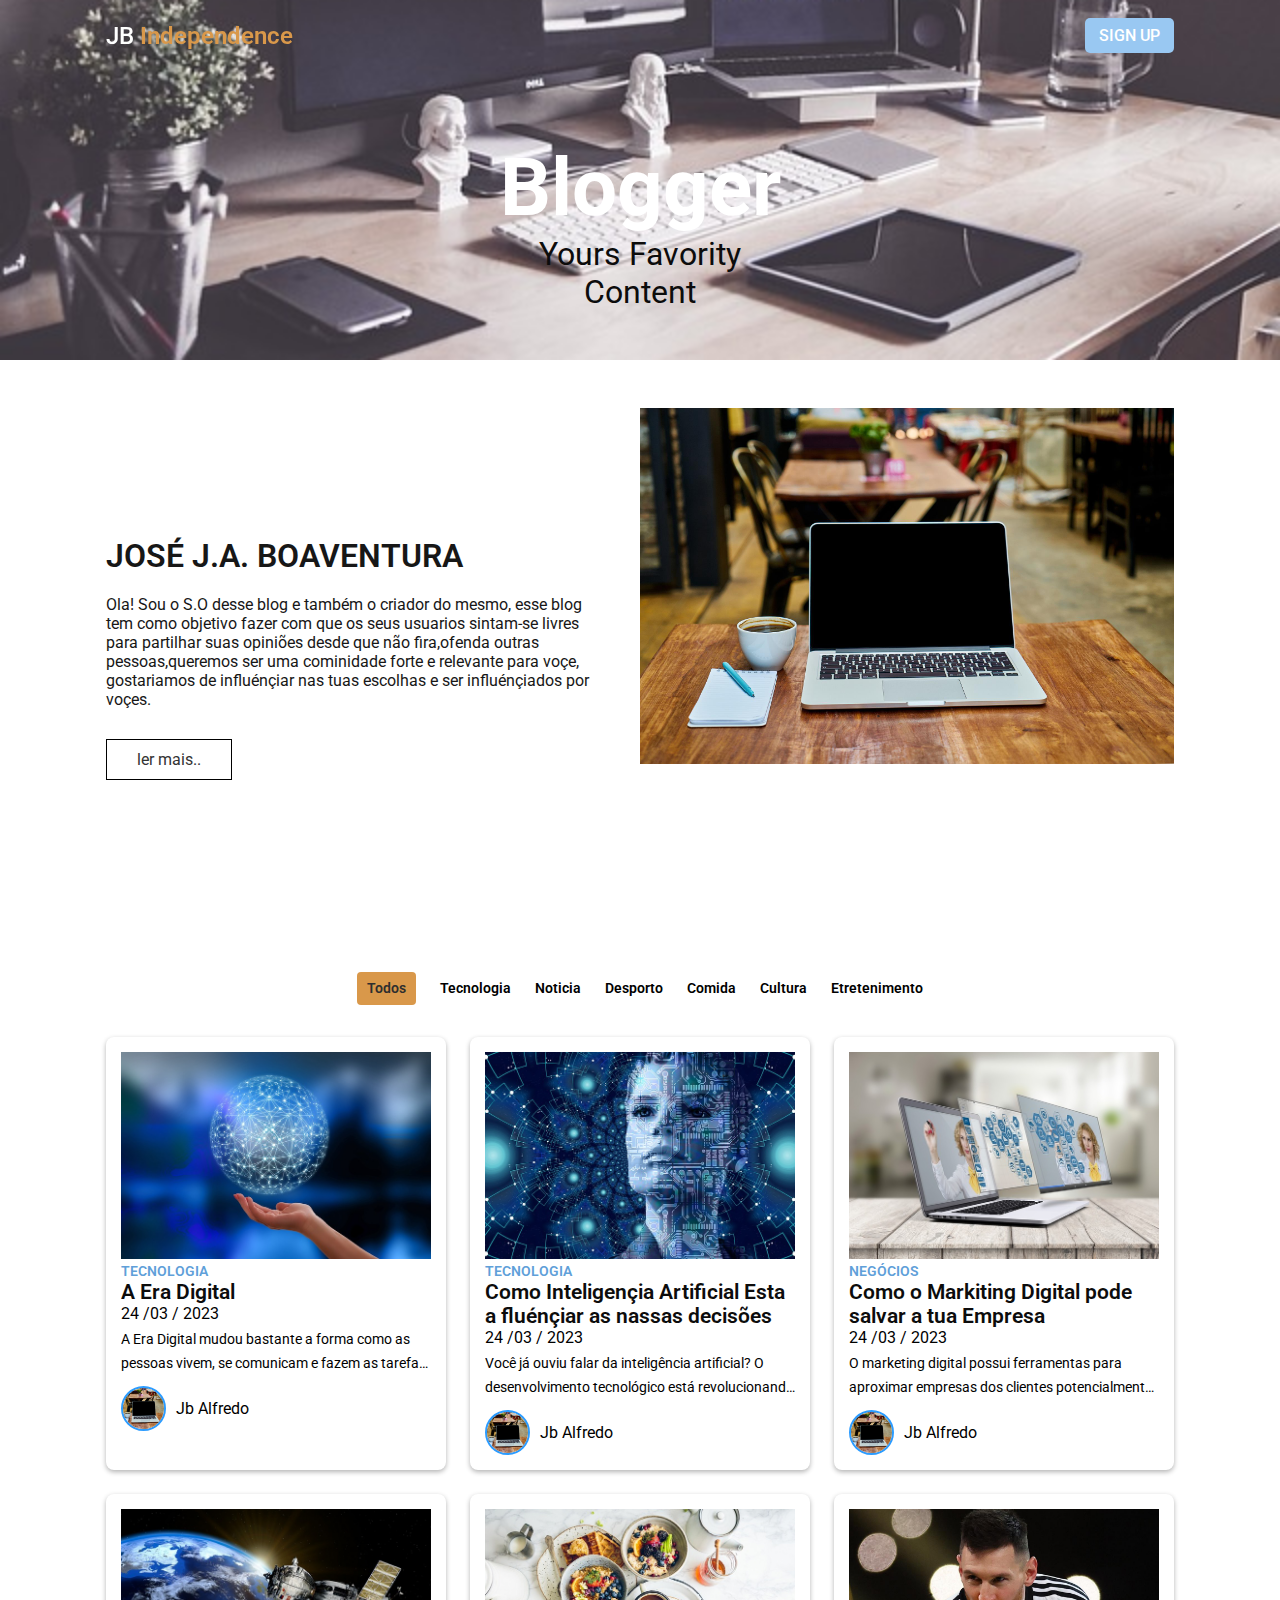
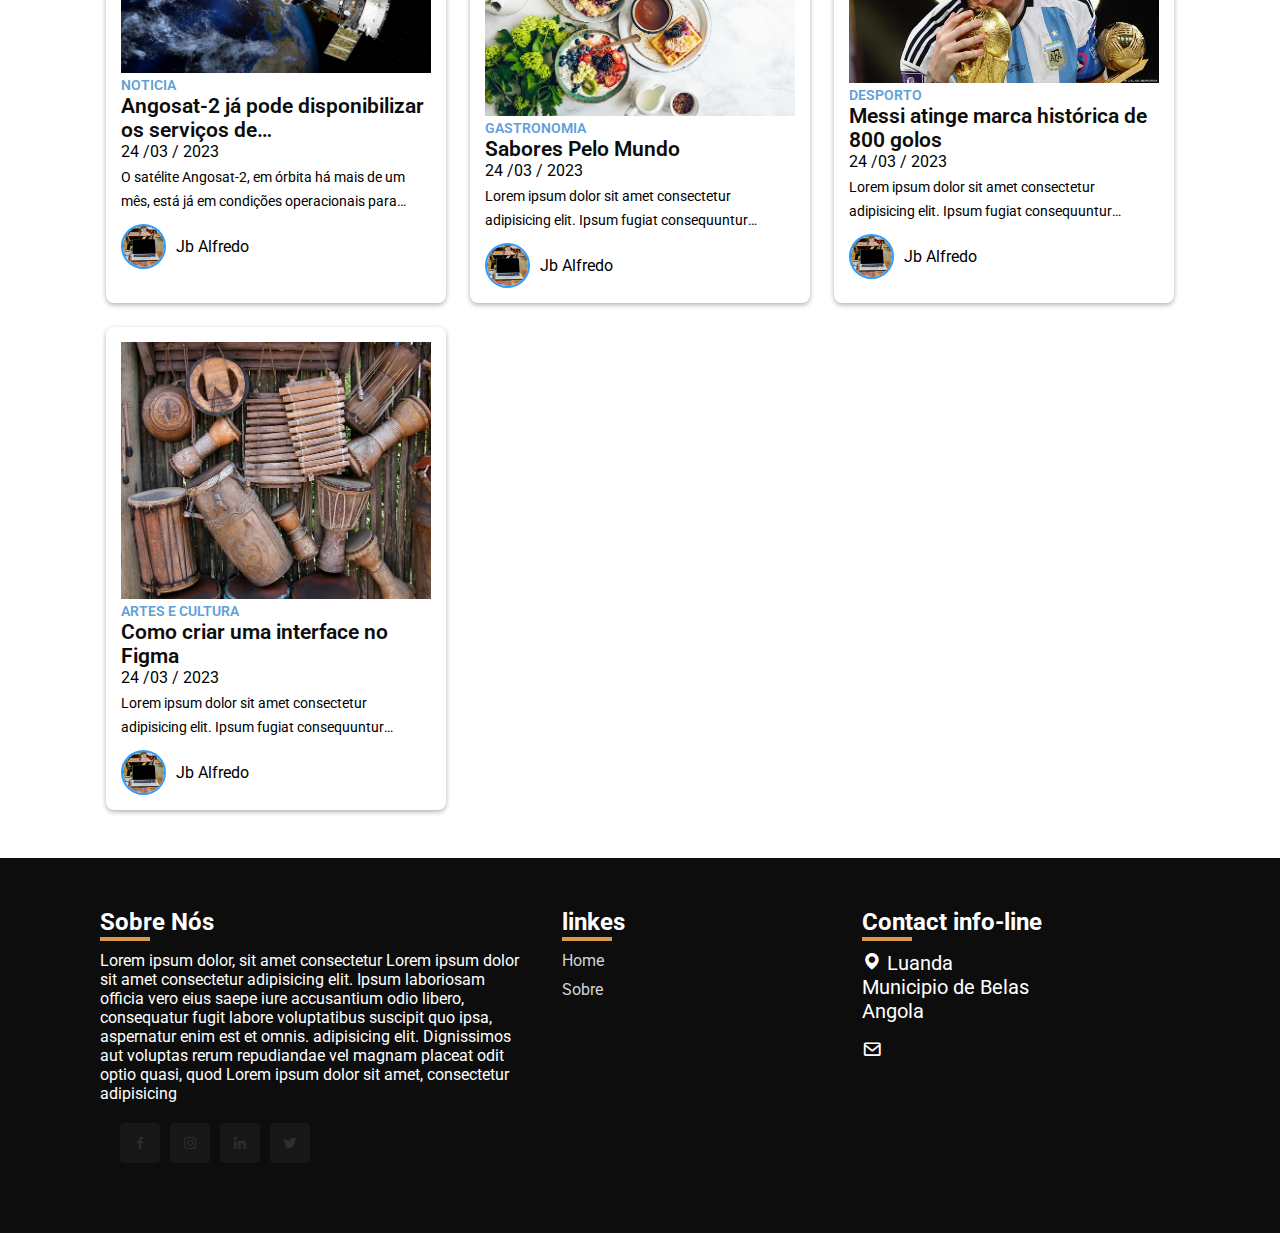
==== projeto-blog/html/index.html @ e73199aa "Projeto terminado dá uma vista d´lhos" ====
<!DOCTYPE html>
<html lang="tp-pt">
<head>
  <meta charset="UTF-8">
  <meta http-equiv="X-UA-Compatible" content="IE=edge">
  <meta name="viewport" content="width=device-width, initial-scale=1.0">
  <link rel="stylesheet" href="../css/style.css">
  <link href='https://unpkg.com/boxicons@2.1.4/css/boxicons.min.css' rel='stylesheet'>
  <title>Blg</title>
</head>
<body>
  <header>
    <div class="nav container">
      <a href="#" class="logo">JB <span>Independence</span></a>
      <a href="#" class="login">Sign Up</a>
    </div>
  </header>
  <section class="home" id="home">
    <div class="home-txt container">
      <h2 class="title">Blogger</h2>
      <span class="subtitle">Yours Favority Content</span>
    </div>
  </section>
  <section class="about container" id="about">
    <div class="content">
      <h2 class="title-box">JOSÉ J.A. BOAVENTURA</h2>
      <p class="txt">
        Ola! Sou o S.O desse blog e também o criador do mesmo, esse blog tem como objetivo fazer com que os seus usuarios sintam-se livres para partilhar suas opiniões desde que não fira,ofenda outras pessoas,queremos ser uma cominidade forte e relevante para voçe, gostariamos de influénçiar nas tuas escolhas e ser influénçiados por voçes. </p>
      <a href="#" class="btn">ler mais..</a>
    </div>
    <div class="img">
      <img src="../img/coffee-3730035_1920.jpg" alt="">
    </div>
  </section>
  <div class="post-filter container">
    <span class="filter-item active" data-filter="all"><a href="index.html">Todos</a> </span>
    <span class="filter-item" data-filter="tech">Tecnologia</span>
    <span class="filter-item" data-filter="news">Noticia</span>
    <span class="filter-item" data-filter="desporto">Desporto </span>
    <span class="filter-item" data-filter="food">Comida </span>
    <span class="filter-item" data-filter="cultura"> Cultura</span>
    <span class="filter-item" data-filter="etretenimento">Etretenimento</span>
  </div>
  <div class="post container">
    <div class="post-box tech">
      <img src="../img/nwes.jpg" alt="" class="img-post">
      <h2 class="categoria">Tecnologia</h2>
      <a href="eraindex.html" target="_parent" class="post-title">A Era Digital</a>
      <span class="date">24 /03 / 2023</span>
      <p class="post-description">
        A Era Digital mudou bastante a forma como as pessoas vivem, se comunicam e fazem as tarefas cotidianas. As empresas não ficam de fora desse processo e também 
      </p>
      <div class="profile">
        <img src="../img/coffee-3730035_1920.jpg" alt="" class="img-profile">
        <span class="name-profile">Jb Alfredo</span>
      </div>
    </div>
    <div class="post-box tech">
      <img src="../img/tec4.jpg" alt="" class="img-post">
      <h2 class="categoria">Tecnologia</h2>
      <a href="tecindex.html" target="_blank" class="post-title">Como Inteligençia Artificial Esta a fluénçiar as nassas decisões</a>
      <span class="date">24 /03 / 2023</span>
      <p class="post-description">Você já ouviu falar da inteligência artificial? O desenvolvimento tecnológico está revolucionando a humanidade com recursos cada vez mais intuitivos. Trata-se de uma realidade importante e que proporciona inúmeros benefícios, tanto para questões pessoais quanto profissionais. 
      </p>
      
      <div class="profile">
        <img src="../img/coffee-3730035_1920.jpg" alt="" class="img-profile">
        <span class="name-profile">Jb Alfredo</span>
      </div>
    </div>
    <div class="post-box tech">
      <img src="../img/tec.jpg" alt="" class="img-post">
      <h2 class="categoria">Negócios</h2>
      <a href="#" class="post-title">Como o Markiting Digital pode salvar a tua Empresa</a>
      <span class="date">24 /03 / 2023</span>
      <p class="post-description">
        O marketing digital possui ferramentas para aproximar empresas dos clientes potencialmente fiéis, como envio de e-mail marketing estratégico, mensagens, orientações pelas redes sociais e afins. Neste ponto, construir um relacionamento com a base de clientes é crucial em períodos de crise.
      </p>
      <div class="profile">
        <img src="../img/coffee-3730035_1920.jpg" alt="" class="img-profile">
        <span class="name-profile">Jb Alfredo</span>
      </div>
    </div>
    <div class="post-box news">
      <img src="../img/ango-sat-2.jpg" alt="" class="img-post">
      <h2 class="categoria">Noticia</h2>
      <a href="sport.html" class="post-title">Angosat-2 já pode disponibilizar os serviços de telecomunicações</a>
      <span class="date">24 /03 / 2023</span>
      <p class="post-description">
       
        O satélite Angosat-2, em órbita há mais de um mês, está já em condições operacionais para comercializar os serviços de telecomunicações, anunciou, esta quinta-feira, em Luanda, o ministro das Telecomunicações, Tecnologias de Informação e Comunicação Social.
      </p>
      <div class="profile">
        <img src="../img/coffee-3730035_1920.jpg" alt="" class="img-profile">
        <span class="name-profile">Jb Alfredo</span>
      </div>
    </div>
    <div class="post-box food">
      <img src="../img/food.jpg" alt="" class="img-post">
      <h2 class="categoria">Gastronomia</h2>
      <a href="#" class="post-title">Sabores Pelo Mundo</a>
      <span class="date">24 /03 / 2023</span>
      <p class="post-description">Lorem ipsum dolor sit amet consectetur adipisicing elit. Ipsum fugiat consequuntur commodi. Eum, necessitatibus odit, ullam officiis enim nostrum iusto minima officia eligendi suscipit, voluptatum ea minus quis nam magnam.</p>
      <div class="profile">
        <img src="../img/coffee-3730035_1920.jpg" alt="" class="img-profile">
        <span class="name-profile">Jb Alfredo</span>
      </div>
    </div>
    <div class="post-box desporto">
      <img src="../img/ms11.jpg" alt="" class="img-post">
      <h2 class="categoria">Desporto</h2>
      <a href="sport.html" class="post-title">Messi atinge marca histórica de 800 golos</a>
      <span class="date">24 /03 / 2023</span>
      <p class="post-description">Lorem ipsum dolor sit amet consectetur adipisicing elit. Ipsum fugiat consequuntur commodi. Eum, necessitatibus odit, ullam officiis enim nostrum iusto minima officia eligendi suscipit, voluptatum ea minus quis nam magnam.</p>
      <div class="profile">
        <img src="../img/coffee-3730035_1920.jpg" alt="" class="img-profile">
        <span class="name-profile">Jb Alfredo</span>
      </div>
    </div>
    <div class="post-box cultura">
      <img src="../img/tra (2).jpg" alt="" class="img-post">
      <h2 class="categoria">Artes e Cultura</h2>
      <a href="#" class="post-title">Como criar uma interface no Figma</a>
      <span class="date">24 /03 / 2023</span>
      <p class="post-description">
        Lorem ipsum dolor sit amet consectetur adipisicing elit. Ipsum fugiat consequuntur commodi. Eum, necessitatibus odit, ullam officiis enim nostrum iusto minima officia eligendi suscipit, voluptatum ea minus quis nam magnam.

      </p>
      <div class="profile">
        <img src="../img/coffee-3730035_1920.jpg" alt="" class="img-profile">
        <span class="name-profile">Jb Alfredo</span>
      </div>
    </div>
    </div>
  </div>
 
  <div class="opc hide">

  </div>
  <div class="container-form hide">
    <form action="#" id="form"  method="get">
        <div class="head-box" id="head-box">
          <h2>Cadastra-se</h2>
           <i class='bx bx-x' id="close"></i>
        </div>
        
        <hr>
        <div class="control-form">
          <input type="text" placeholder="Digite seu nome" class="input-form" id="username" name="nome" >
          <i class="fas fa-exclamation-circle"></i> 
            
        </div>
        <div class="control-form ">
            <input type="email" placeholder=" Digite o seu e-mail" id="email"name="email" class="input-form" >
            <i class="fas fa-exclamation-circle"></i>
            
        </div>
        <div class="control-form  ">
            <input type="password" placeholder="Digite uma senha" class="input-form " id="password" name="senha">
            <i class="fas fa-exclamation-circle"></i>
            
        </div>
      
        <button id="button" name="criar" >Criar conta</button>
    </form>
 </div>

  <footer>
    <div class="footer-container">
      <div class="sec aboutus">
        <h2>Sobre Nós</h2>
        <p>Lorem ipsum dolor, sit amet consectetur Lorem ipsum dolor sit amet consectetur adipisicing elit. Ipsum laboriosam officia vero eius saepe iure accusantium odio libero, consequatur fugit labore voluptatibus suscipit quo ipsa, aspernatur enim est et omnis. adipisicing elit. Dignissimos aut voluptas rerum repudiandae  vel magnam placeat odit optio quasi, quod Lorem ipsum dolor sit amet, consectetur adipisicing </p>
        <ul class="sci">
          <li><a href="#"><i class="bx bxl-facebook"></i></a></li>
          <li><a href="#"><i class="bx bxl-instagram"></i></a></li>
          <li><a href="#"><i class="bx bxl-linkedin"></i></a></li>
          <li><a href="#"><i class="bx bxl-twitter"></i></a></li>
        </ul>
      </div>
      <div class="sec links">
        <h2>linkes</h2>
        <ul>
          <li><a href="#">Home</a></li>
          <li><a href="#">Sobre </a></li>
        </ul>
      </div>
      <div class=" sec contact">
        <h2>Contact info-line</h2>
        <ul class="info">
          <li>
            <span><i class="bx bxs-map"></i><span>
            </span> Luanda <br>Municipio de Belas <br>Angola</span>
          </li>
          <li>
            <span>
              <i class="bx bx-envelope"></i>
            </span>
            <p><a href="#"></a></p>
          </li>
        </ul>
      </div>
    </div>
  </footer>
 
  <script src="https://cdnjs.cloudflare.com/ajax/libs/jquery/3.6.4/jquery.min.js" integrity="sha512-pumBsjNRGGqkPzKHndZMaAG+bir374sORyzM3uulLV14lN5LyykqNk8eEeUlUkB3U0M4FApyaHraT65ihJhDpQ==" crossorigin="anonymous" referrerpolicy="no-referrer"></script>
  <script src="../js/control.js"></script>
</body>
</html>
---- projeto-blog/css/style.css ----
@import url('https://fonts.googleapis.com/css2?family=Monoton&family=Roboto:ital,wght@0,500;0,700;1,500&display=swap');

*{
  margin: 0;
  padding: 0;
  box-sizing: border-box;
  font-family: 'Roboto', sans-serif;
 
  scroll-behavior: smooth;
  scroll-padding-top: 2rem;

}
::selection{
  color: black;
  background-color: #eee;
}a{
  text-decoration: none;
}
li{
  list-style: none;
}img{
  width: 100%;
}section{
  
  padding: 3rem 0 2rem;
}
.container{
  max-width: 1068px;
  margin: auto;
  width: 100%;

}a{
  color: #2e2e2e;
}
header{
  position: fixed;
  width: 100%;
  z-index: 200;
  top: 0;
  left: 0;
 
}header.shadow{
  background: #ffffff;
  box-shadow: 0 1px 4px hsl(4%, 14% / 10%);
  transition: .5s;
}header.shadow .logo{
  color: #0c0c0c;

}.nav{
  display: flex;
  align-items: center;
  justify-content: space-between;
  padding: 18px 0;
}.logo{
  font-size: 1.5rem;
  font-weight: 500;
  color: #ffffff;
  display: -webkit-box;
  -webkit-line-clamp: 2;
  -webkit-box-orient: vertical;
  overflow: hidden;
}.logo span{
  color: #D9984A;
  font-weight: 600;
}.login{
  padding: 8px 14px;
  text-transform: uppercase;
  font-weight: 500;
  border-radius: 5px;
  background-color: #99C8F2;
  color: #fff;
}.not-info{
  color: #2c9cff;
  text-align: center;
}
.home{
  width: 100%;
  min-height: 360px;
  background-image: url("../img/tra\ \(1\).jpg");
  background-size: cover;
  background-position: 100% 440px;
  object-fit: cover;
  display: grid;
  align-items: center;
  justify-content: center;
}
 .vd-header{
  left: 0;
  top: 0;
  width: 100%;
  height: 480px;
  object-fit: cover;
  object-position: center;
}
.home-txt
{
  color: #fafafa;
  position: relative;
  justify-content: center;
  align-items: center;
  width: 100%;
}.title
{
  font-size: 5rem;
  width: 100%;
  text-align: center;
  place-items: center;
  color: #ffffff;
}.subtitle
{
  position: absolute;
  font-size: 1rem;
  font-size: 2rem;
  width: 100%;
  text-align: center;
  display: grid;
  place-items: center;
  color: #0c0c0c;
}

.about{
  position: relative;
  width: 100%;
  display: flex !important;
  justify-content: center;
  align-items: center;
}.about .content{
  width: 50%;
  max-width: 50%;
  text-align: left;
  padding-right: 40px;
}.about .img{
  min-height: 50%;
  width: 50%;
  min-height: 500px;
  position: relative;
}
.title-box{
  font-weight: 600;
  color: #171717;
  font-size: 2rem;
  margin-bottom: 20px;
}.txt{
  color: #171717;
  font-size: 1em;

}.btn{
  position: relative;
  display: inline-block;
  margin-top: 30px;
  padding: 10px 30px;
  background-color: #fff;
  color: #333;
  border: 1px solid black;
  text-decoration: none;
  transition: .5s;
}.txtbx{
  font-size: 1.5rem;
  line-height: 1.5rem;
  margin: 5px 0 10px;
}.mais{
  display: none;
}
.post-filter {
  display: flex;
  justify-content: center;
  align-items: center;
  column-gap: 1.5rem;
  margin-top: 2rem !important;
  margin-bottom: 2rem !important;
}.filter-item{
  font-size: .9rem;
  font-weight: 600;
  cursor: pointer;
}.active{
  background-color: #D9984A;
  color: rgb(255, 255, 255);
  border-radius: 4px;
  padding: 8px 10px;

}
.post{
  display: grid;
  grid-template-columns: repeat(auto-fit,minmax(280px,auto));
  justify-content: center;
  gap: 1.5rem;
}
.post-date{
  display: flex;
  font-size: 0.875rem;
  text-transform: uppercase;
  margin-top: 4px;
 font-weight: 400;
}.post-description
{

  font-size: 0.9rem;
  line-height: 1.5rem;
  margin: 5px 0 10px;
  display: -webkit-box;
  -webkit-line-clamp: 2;
  -webkit-box-orient: vertical;
  overflow: hidden;

}
.post-descr{
  font-size: 0.9rem;
  line-height: 1.5rem;
  margin: 5px 0 10px;
}
.post-box{
  background-color: #ffffff;
  box-shadow: 0 2px 5px rgba(0, 0, 0, 0.3);
  padding: 15px;
  border-radius: .5rem;

}.post-box a:hover{
  text-decoration: underline;
  color: #1D64F2;
}
.post-img{
  width: 100%;
  height: 200px;
  object-fit: cover;
  object-position: center;
  border-radius: .5rem;

}.vd-post{
  width: 100%;
  height: 200px;
  object-fit: cover;
  object-position: center;
  border-radius: .5rem;
  
}.categoria{
  font-weight: 600;
  font-size: .9rem;
  text-transform: uppercase;
  color: #5FA0D9;
}.post-title{
  font-size: 1.3rem;
  font-weight: 600;
  color: #0c0c0c;
  display: -webkit-box;
  -webkit-line-clamp: 2;
  -webkit-box-orient: vertical;
  overflow: hidden;
}.profile{
  display: flex;
  align-items: center;
  gap: 10px;

}.img-profile{
  width: 45px;
  height: 45px;
  border-radius: 50%;
  object-fit: cover;
  object-position: center;
  border: 2px solid #2c9cff;
}.post-name{
  font-size: .8rem;
  font-weight: 500;
}
footer{
  position: relative;
  display: flex;
  justify-content: space-between;
  width: 100%;
  height: auto;
  margin-top: 3rem;
  padding: 50px 100px;
  background-color:#0D0D0D ;
  font-family: 'Segoe UI', Tahoma, Geneva, Verdana, sans-serif;
}.footer-container{
  display: flex;
  justify-content: space-between;
  flex-wrap: wrap;
  flex-direction: row;
}.footer-container .sec{
  margin-right: 30px;
}.footer-container .sec.aboutus{
  width: 40%;
  
}.footer-container h2{
  position: relative;
  color: #fff;
  margin-bottom: 15px;
}.footer-container h2::before{
  content: '';
  position: absolute;
  bottom: -5px;
  left: 0;
  width: 50px;
  height: 4px;
 background-color: #D9984A;
}
.footer-container p{
  color: #fff;
}.sci{
  margin: 20px;
  display: flex;
}.sci li{
  list-style: none;

}.sci li a{
  text-decoration: none;
  width: 40px;
  height: 40px;
  background-color: #171717;
  display: flex;
  justify-content: center;
  align-items: center;
  margin-right: 10px;
  border-radius: 4px;
  transition: .5s;
}.sci li a:hover{
  background-color: #D9984A;
}.sci i a .bx{
  color: #fff;
  font-size: 40px;

}.links{
  position: relative;
  width: 25%;
}.links ul li{
  list-style: none;
}.links ul li a{
  color: #d4d4d4;
  text-decoration:none;
  margin-bottom: 10px;
  display: inline-block;
}.links ul li a:hover{
  color: #fff;
  
}.footer-container .contact{
  width: calc(35% - 60px);
  margin-right: 0 !important;
}
.contact .info{
  position: relative;
}.contact .info li{
  display: flex !important;
  margin-bottom: 16px;

}.contact .info li span:nth-child(1){
  color: #fff;
  font-size: 20px;
  margin-right: 10px;
}.contact .info li span{
  color: #d4d4d4;
}.contact .info li a{
  color: #d4d4d4;
  text-decoration: none;
  transition: .5s;
}.contact .info li a:hover{
  color: #ffffff;
}
.negocio-container{
  display:flex ;
  width: 100%;
  justify-content: center;
  gap: 1.5rem;
  padding: 4rem;
  background-color: #f5f5f5;
}.mark-box{
  padding: 15px;
  width: 700px;
  border-radius: 5px;
  background-color: #ffffff;
}.mark-box h1{
  font-size: 40px;
  text-align: center;
  font-weight: 600;
  margin: 5px 0 10px;
  color: #D9984A;
}.mark-box h3{
  font-size: 20px;
  margin: 5px 0 10px;
  color: #D9984A;
}
.mark-box p{
  font-size: .9rem;
  line-height: 1.5rem;
  margin: 5px 0 10px;
  display: -webkit-box;
  -webkit-box-orient: vertical;
}.container-sp{
  position: relative;
  background-color: #f0f0f0;
}
.sport-container{
  display: grid;
  max-width: 100%;
  width: 100%;
  grid-template-columns: 4fr 2fr;
  column-gap: .3rem;
  position: relative;
}
.sport-box{
  height: max-content;
  position: sticky;
  margin:20px 20px 0 ;
  background-color: #fff;
  padding: 1rem;
}
.messi
{
  width: 100%;
  border-radius: 8px;
  height: 500px;
  margin: 20px 0 30px;
}.messi .vd-messi
{
  width: 100%;
  object-fit: cover;
  object-position: center;
  border-radius: 8px;
}.home-messi
{
  color: #fafafa;
  position: relative;
  justify-content: center;
  align-items: center;
  width: 100%;
  position: relative;
}
.mess-tile
{
  font-family: 'Monoton', cursive;
  position: absolute;
  font-size: 1rem;
  font-size: 3rem;
  width: 100%;
  z-index: 160;
  margin: 20px 0 30px;
  left: 0;
  text-align: center;
  display: grid;
  place-items: center;
  top: 0;
  color: #1D64F2;
}
.txt-messi
{
  font-family: 'Monoton', cursive;
  font-size: 4rem;
  width: 100%;
  position: absolute;
  z-index: 100;
  top: 0;
  left: 0;
  text-align: center;
  display: grid;
  place-items: center;
  color: #fff;
  margin-top: 4rem;
} .messi-p
{
  font-size: .9rem;
  line-height: 1.5rem;
  word-spacing: 1px;
  font-weight:400;
  margin:   1.5rem 0 1rem ;
}.messi-t
{
  font-size: 25px;
  margin:   1.5rem 0 1rem ;
  color: #D9984A;
}.sport-box img
{
  height: 460px;
  object-fit: cover;
  object-position: center;
  border-radius: 8px;
}
.sport-box h1
{
  font-size: 40px;
  text-align: center;
  margin:   1.5rem 0 1rem ;
  color: #D9984A;

}.container-messi
{
  height: max-content;
  position: sticky;
  top: 5.4rem;
  margin:20px 20px 0 ;
}
.messi-box
{
  background-color: #fff;
  border-radius: 5px;
  padding: 1rem;
  margin:   1.5rem 0 1rem ;

}.messi-box h3{
  font-size: 1.5rem;
  margin:   1.5rem 0 1rem ;
  font-weight: 400;
}
.messi-box p{
  font-size: .9rem;
  margin:   1.5rem 0 1rem ;
  font-weight: 400;

}
.info-box span{
  display: block;
  text-align: center;
  margin:   1.5rem 0 1rem ;
  font-size: 22px;
  color: #090909;
}.info-box span .al{
 background-image: linear-gradient(180deg, red,yellow,black);
 padding:.5rem  ;
 width: 100px;
 height: 100px;
 border-radius: 10%;
 color: rgb(246, 246, 246);
}.info-box span .gn{
  background-image: linear-gradient(180deg, red,yellow,green);
  padding:.5rem  ;
  width: 100px;
  height: 100px;
  border-radius: 10%;
  color: rgb(241, 241, 241);
 }.img-box img{
  max-width: 100%;
  width: 100%;
  height: 300px;
  object-position: center;
  object-fit: cover;
  border-radius: 5px;

 }
 .info-box p
 {
  font-size: .9rem;
  margin:   1.5rem 0 1rem ;
  font-weight: 400;
 }
main
{
  position: relative;
  top: 3rem;
}.tech-container
{
  display: grid;
  max-width: 100%;
  width: 100%;
  grid-template-columns: 3fr 5fr;
  column-gap: .3rem;
  position: relative;
}
.tech-container
 .tec-container
 {
  height: max-content;
  position: sticky;
  top: 5.4rem;
  margin:20px 20px 0 ;

}.tec-container 
.tec-info
{
  max-width: 100%;
  width: 100%;
  background-color: #ffffff;
  padding: 2px 4px;
  align-items: center;
  position: relative;
  margin-bottom: 3rem;
}.tec-info h1
{
  font-size: 35px;
  text-align: center;
  margin:   1.5rem 0 1rem ;
  color: #D9984A;

}.tec-info h3
{
  font-size: 25px;
  margin:   1.5rem 0 1rem ;
  color: #D9984A;
}
.tec-info p
{
  font-size: 12px;
  line-height: 1.5rem;
  word-spacing: 1px;
  font-weight:400;
}
.tec-info img
{
  border-radius: 3px;
  margin:2rem 0 2rem ;
}
.chatGpt-container
{
  max-width: 100%;
  width: 100%;
  height: max-content;
  position: sticky;
  top: 5.4rem;
}.chatGpt-box
{
  background-color:#fff;
  border-radius:5px;
  padding:1.5rem 1rem;
  margin:20px 20px 0 ;
}.chatGpt-info
{
  background-color: #ffffff;
  padding: 2px 4px;
  border-radius: 4px;
  align-items: center;
  margin-bottom: 3rem;
}.chatGpt-info p
{
  font-size: 12px;
  line-height: 1.5rem;
  word-spacing: 1px;
  font-weight:400;
 
}.chatGpt-info h1
{
  text-align: center;
  font-size: 100px;
  margin:   1.5rem 0 1rem ;
  color: #D9984A;
}.chatGpt-info h3
{
  margin:2rem 0 2rem ;
  font-size: 35px;
  color: #D9984A;
}.chatGpt-info img
{
  border-radius: 3px;
  margin:   1.5rem 0 1rem ;
}.chatGpt-info p>a
{
  color: #1D64F2;
}.chatGpt-info p>a:hover
{
  text-decoration: underline;
}
@media screen and (max-width:1060px)
{
  .container{
    width: 95%;
    margin: 0 auto;
  }.home-txt{
    width: 100%;
  }
}
@media screen and (max-width:768px){
  .nav{
    padding: 10px 0;
  }
  section ,main{
    padding: 2rem 0 !important;

  }.container-form{
    width:90%;
  }
  .header-content{
    margin-top: 2rem !important;
  }.home ,.tech-container,
  .chatGpt-container{
    min-height: 380px;
  }.title{
    font-size: 3rem ;
  }.header-title{
    font-size: 2rem;
  }.header-img
  {
    height: 360px;
  }.about{
    flex-direction: column;
  }.about .content{
    min-width: 100%;
    width: 100%;
    text-align: center;
    padding-right: 0px;
  }.about .content,
  .about .img{
    min-width: 100%;
    width: 100%;
    text-align: center;
    padding-right: 0px;
  }.about .img{
    min-height: 250px;
    background-repeat: no-repeat;
    object-fit: cover;
    object-position: center;
  }.btn{
    margin-bottom: 30px;
  }.post-header{
    height: 435px;
  }.post-header{
    margin-top: 9rem !important;
  }
}
@media screen and (max-width:570px){
  .post-header{
    height: 390px;
   
  }.header-title{
    width: 100%;
  }.header-img{
    height: 340px;
    
  }.container-form{
    width:50%;
  }
}
@media screen and (max-width:360px){
  .title{
    font-size: 2rem;
  }.subtitle{
    font-size: .9rem;
  }.home{
    min-height: 300px;
  }.post-box{
    padding: 10px;
  }.header-title{
    font-size: 1.5rem;
  }.header-img{
    height: 240px;
  }.post-header{
    height: 335px;
  }.header-img{
    height: 340px;
    
  }
}
@media screen and (max-width:991px){
  footer{
    padding: 40px;
    font-size: 20px;
  }footer .footer-container{
    flex-direction: column;
  }footer .footer-container .sec{
    margin-right: 0;
    margin-bottom: 40px;
  }footer .footer-container .sec.aboutus{
    width: 100%;
  }footer .footer-container  .links{
    width: 100%;
  }footer .footer-container  .contact{
    width: 100%;
  }

}.opc{
  width: 100%;
  height: 100%;
  top: 0;
  left: 0;
  background-color: rgba(0, 0, 0, 0.7);
  z-index: 444;
  position: fixed;

}

.head-box{
  display: flex;
  justify-content: space-between;
  position: relative;  
  margin-bottom: 30px;

}.head-box #close{
  width: 25px;
  height: 25px;
  border-radius: 50%;
  border: none;
  background-color: #fff;
  transition: all .5s ease;
}
.head-box i{
 font-size: 24px;
 
}.head-box #close:hover{
  background-color: rgb(217, 217, 217);
}.modal{
  background: rgba(218, 218, 218, 0.5);
  width: 100%;
  height: 100vh;
  position: fixed;
  z-index: 100;
  top: 0;
  left: 0;
  text-align: center;
  display: grid;
  place-items: center;
  display: none;
}.container-form.hide,
.opc.hide{
 opacity: 0;
 pointer-events: none;
  
}
.opc,.container-form{
  transition: .5s;
  opacity: 1;
  pointer-events: all;
}
.container-form{
  background-color: #fff;
  border-radius: 5px;
  width: 400px;
  max-width: 100%;
  box-shadow: 0 2px 5px rgba(0, 0, 0, 0.3);
  z-index: 500;
  position: fixed;
  left: 50%;
  top: 50%;
  transform: translate(-50% , -50%);
}
form{
  padding: 20px;
 
}hr{
  margin-bottom: 10px;
  color: #eee;

}
.control-form{
  margin-bottom: 5px;
  padding-bottom: 5px;
  position: relative;
}.container-form i{
  position: absolute;
  top: 15px;
  right:10px;  
  
}
.container-form .gender-box
{   display: flex;
  justify-content: space-between;
  width: 100%;
  padding:4px;
  outline: none;
  margin-bottom: 10px;
}
.container-form .input-form{
  border: 2px solid rgb(207, 207, 207);
  display: block;
  width: 100%;
  border-radius: 5px;
  font-size: 14px;
  padding: 14px;
  outline: none;
}
.itens
{
  width: 110px;
  height: 40px;
  border: 2px solid #eee;
  border-radius: 5px;
  padding: 10px 0 0 10px;
  outline: none; 
}h6{
  margin: 5px;
}

#button{
  background-color: #0554F2;
  border: 2px solid #1D64F2;
  display: block;
  width: 100%;
  border-radius: 5px;
  font-size: 14px;
  padding: 14px;
  outline: none;
  color: #fff;
  font-weight: 600;
  font-size: 18px;
  cursor: pointer;
  
}
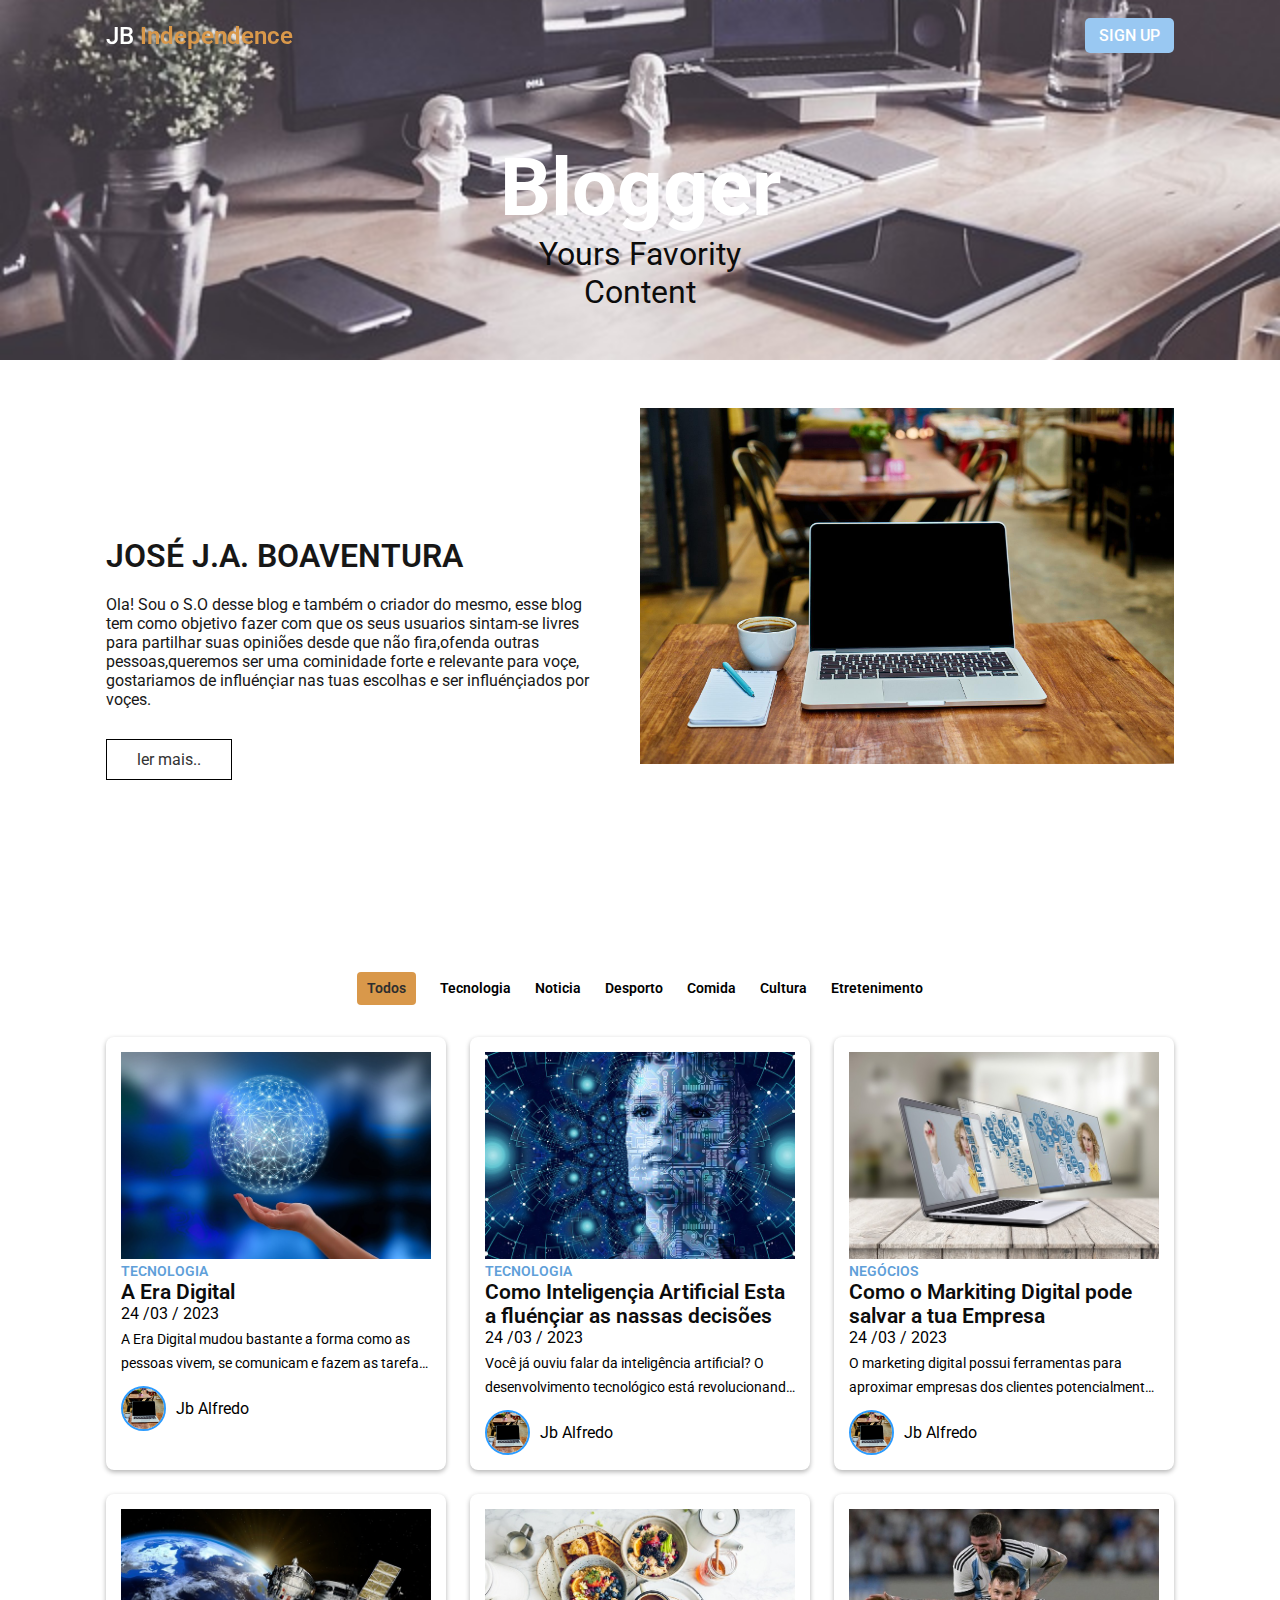
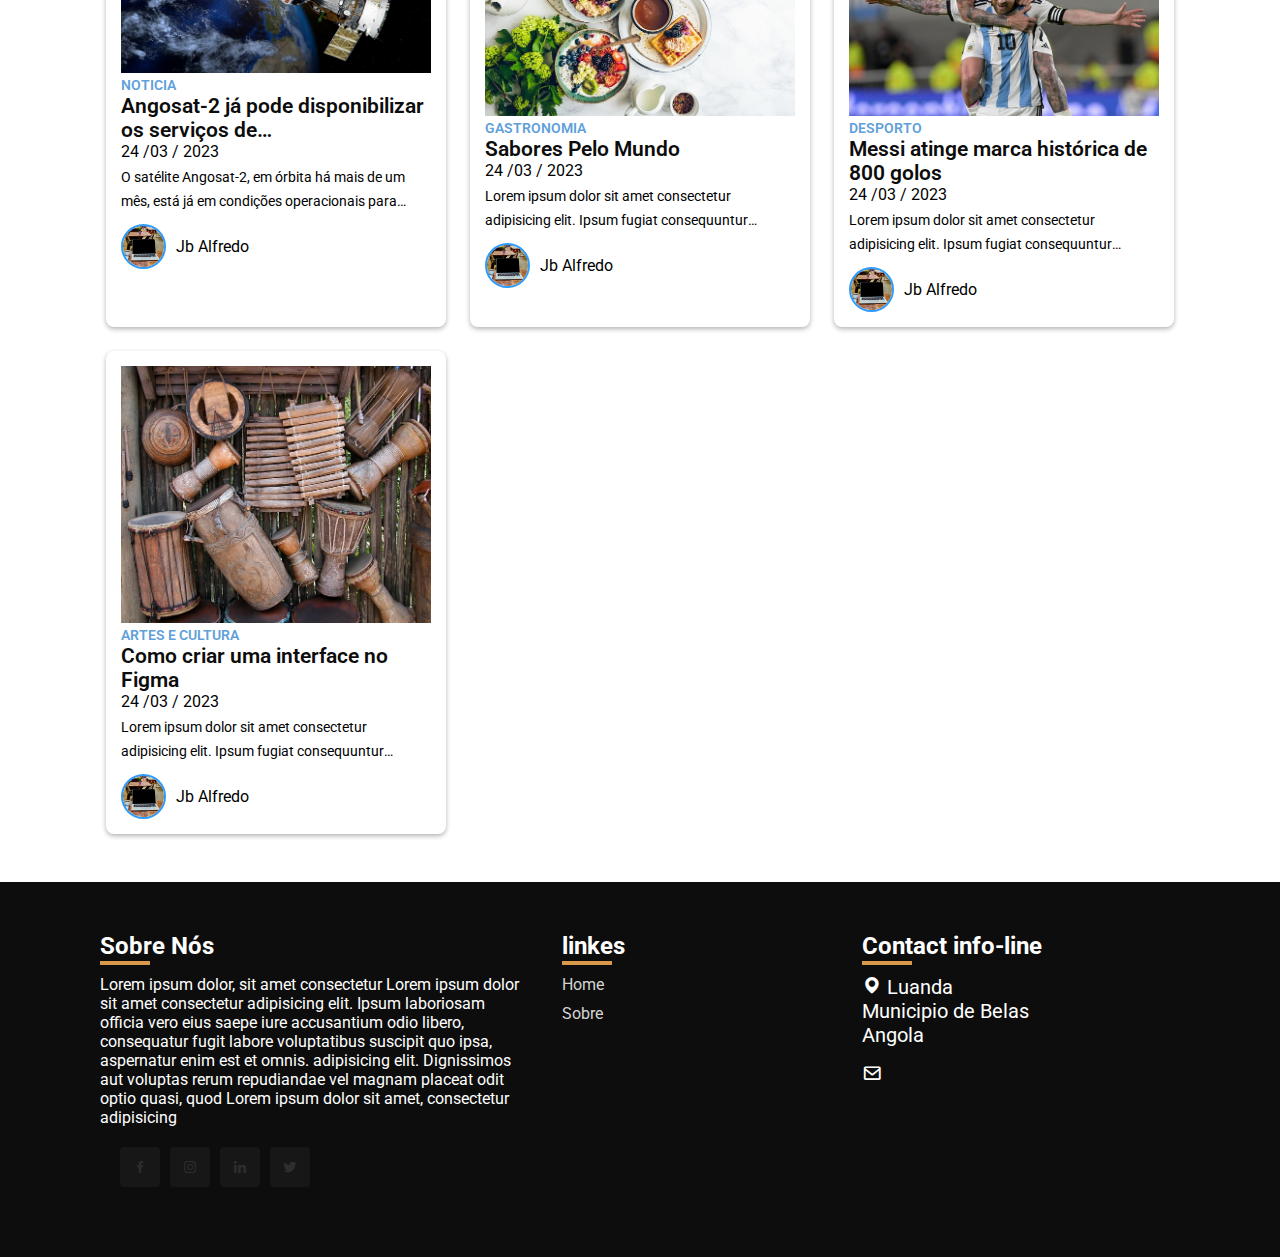
==== commit cbc4b60f: "nova atualização" ====
--- a/projeto-blog/html/index.html
+++ b/projeto-blog/html/index.html
@@ -107,7 +107,7 @@
       </div>
     </div>
     <div class="post-box desporto">
-      <img src="../img/ms11.jpg" alt="" class="img-post">
+      <img src="../img/ms8.jpg" alt="" class="img-post">
       <h2 class="categoria">Desporto</h2>
       <a href="sport.html" class="post-title">Messi atinge marca histórica de 800 golos</a>
       <span class="date">24 /03 / 2023</span>
